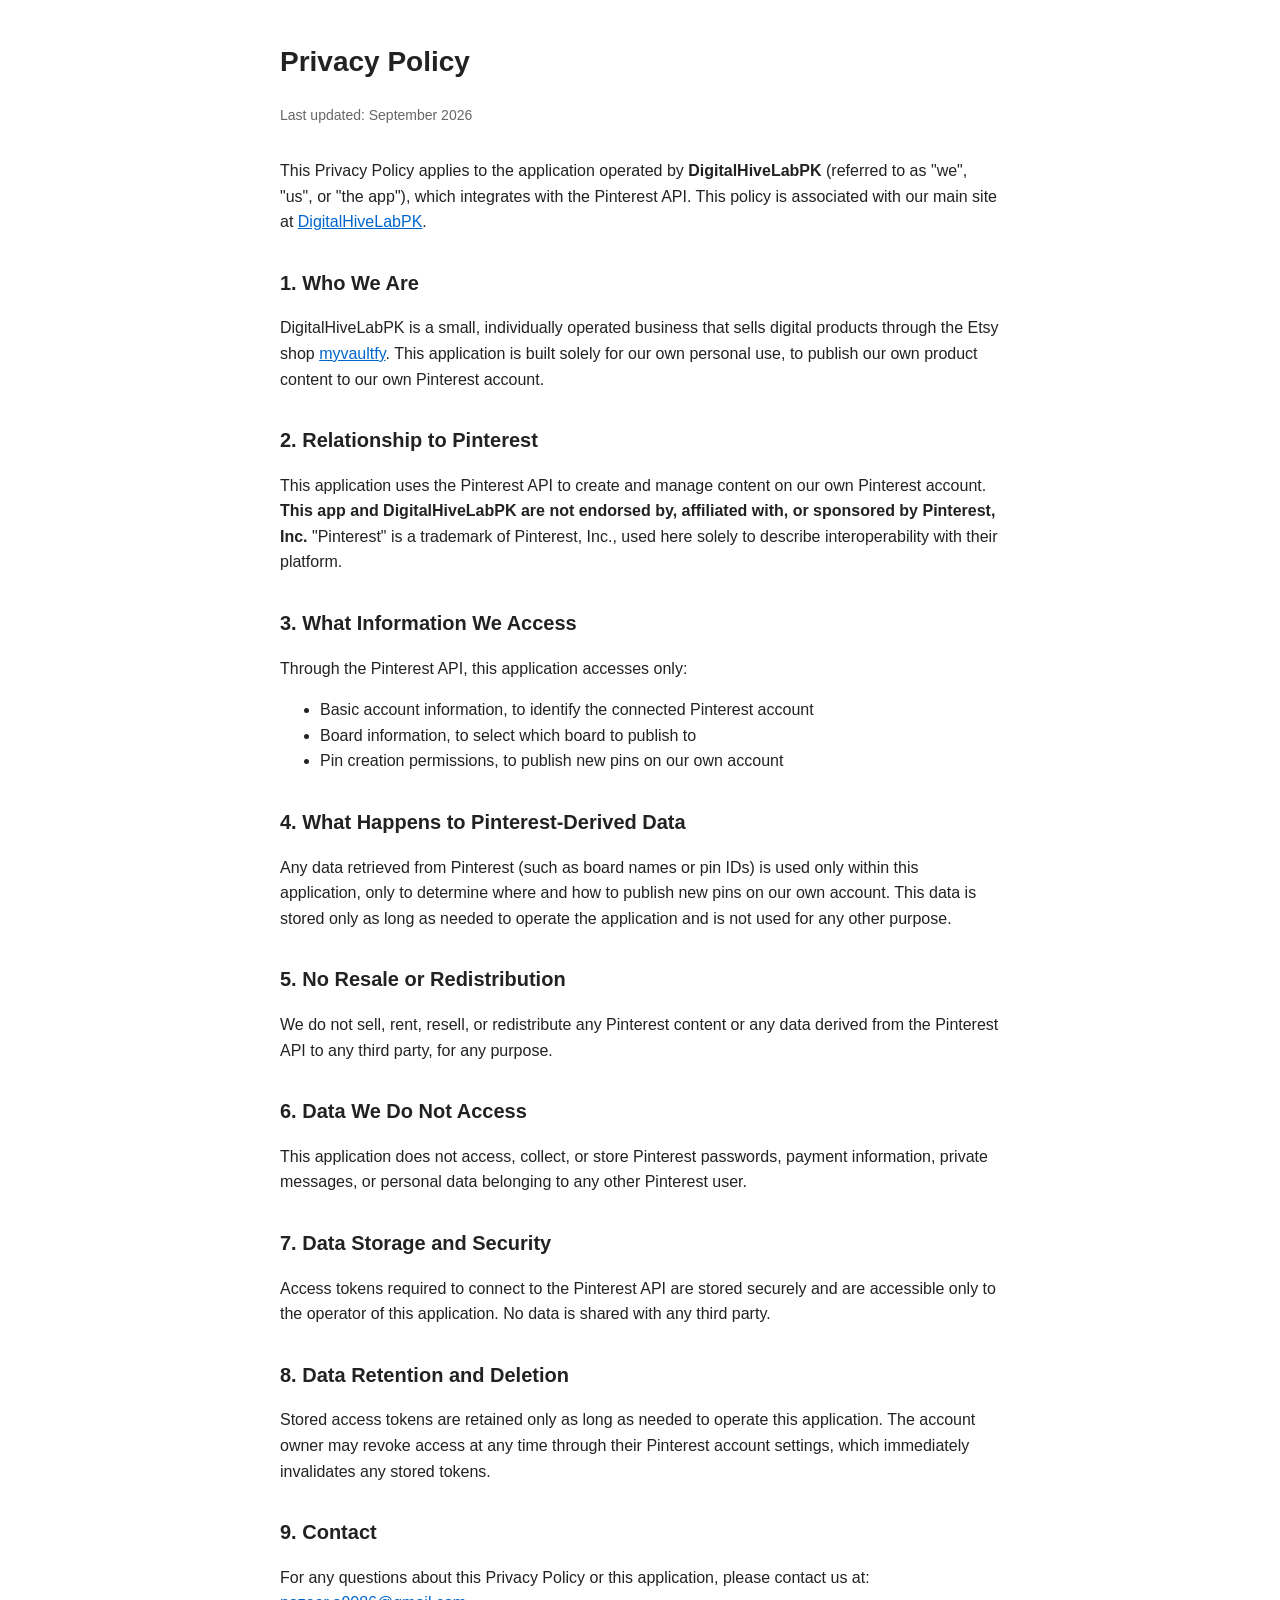
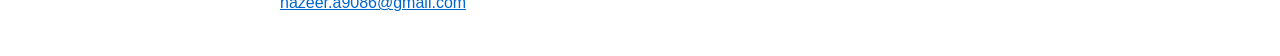
==== privacy-policy.html @ 18733e02 "Add files via upload" ====
<!DOCTYPE html>
<html lang="en">
<head>
<meta charset="UTF-8">
<title>Privacy Policy - DigitalHiveLabPK</title>
<meta name="viewport" content="width=device-width, initial-scale=1.0">
<style>
  body {
    font-family: -apple-system, BlinkMacSystemFont, "Segoe UI", Roboto, Arial, sans-serif;
    max-width: 720px;
    margin: 40px auto;
    padding: 0 20px;
    line-height: 1.6;
    color: #222;
  }
  h1 { font-size: 28px; }
  h2 { font-size: 20px; margin-top: 32px; }
  .updated { color: #666; font-size: 14px; margin-bottom: 32px; }
  a { color: #0066cc; }
</style>
</head>
<body>

<h1>Privacy Policy</h1>
<p class="updated">Last updated: September 2026</p>

<p>
  This Privacy Policy applies to the application operated by
  <strong>DigitalHiveLabPK</strong> (referred to as "we", "us", or "the app"),
  which integrates with the Pinterest API. This policy is associated with our
  main site at <a href="index.html">DigitalHiveLabPK</a>.
</p>

<h2>1. Who We Are</h2>
<p>
  DigitalHiveLabPK is a small, individually operated business that sells
  digital products through the Etsy shop
  <a href="https://www.etsy.com/shop/myvaultfy" target="_blank">myvaultfy</a>.
  This application is built solely for our own personal use, to publish our
  own product content to our own Pinterest account.
</p>

<h2>2. Relationship to Pinterest</h2>
<p>
  This application uses the Pinterest API to create and manage content on
  our own Pinterest account. <strong>This app and DigitalHiveLabPK are not
  endorsed by, affiliated with, or sponsored by Pinterest, Inc.</strong>
  "Pinterest" is a trademark of Pinterest, Inc., used here solely to describe
  interoperability with their platform.
</p>

<h2>3. What Information We Access</h2>
<p>Through the Pinterest API, this application accesses only:</p>
<ul>
  <li>Basic account information, to identify the connected Pinterest account</li>
  <li>Board information, to select which board to publish to</li>
  <li>Pin creation permissions, to publish new pins on our own account</li>
</ul>

<h2>4. What Happens to Pinterest-Derived Data</h2>
<p>
  Any data retrieved from Pinterest (such as board names or pin IDs) is used
  only within this application, only to determine where and how to publish
  new pins on our own account. This data is stored only as long as needed to
  operate the application and is not used for any other purpose.
</p>

<h2>5. No Resale or Redistribution</h2>
<p>
  We do not sell, rent, resell, or redistribute any Pinterest content or any
  data derived from the Pinterest API to any third party, for any purpose.
</p>

<h2>6. Data We Do Not Access</h2>
<p>
  This application does not access, collect, or store Pinterest passwords,
  payment information, private messages, or personal data belonging to any
  other Pinterest user.
</p>

<h2>7. Data Storage and Security</h2>
<p>
  Access tokens required to connect to the Pinterest API are stored securely
  and are accessible only to the operator of this application. No data is
  shared with any third party.
</p>

<h2>8. Data Retention and Deletion</h2>
<p>
  Stored access tokens are retained only as long as needed to operate this
  application. The account owner may revoke access at any time through their
  Pinterest account settings, which immediately invalidates any stored tokens.
</p>

<h2>9. Contact</h2>
<p>
  For any questions about this Privacy Policy or this application, please
  contact us at:
  <a href="mailto:nazeer.a9086@gmail.com">nazeer.a9086@gmail.com</a>
</p>

</body>
</html>
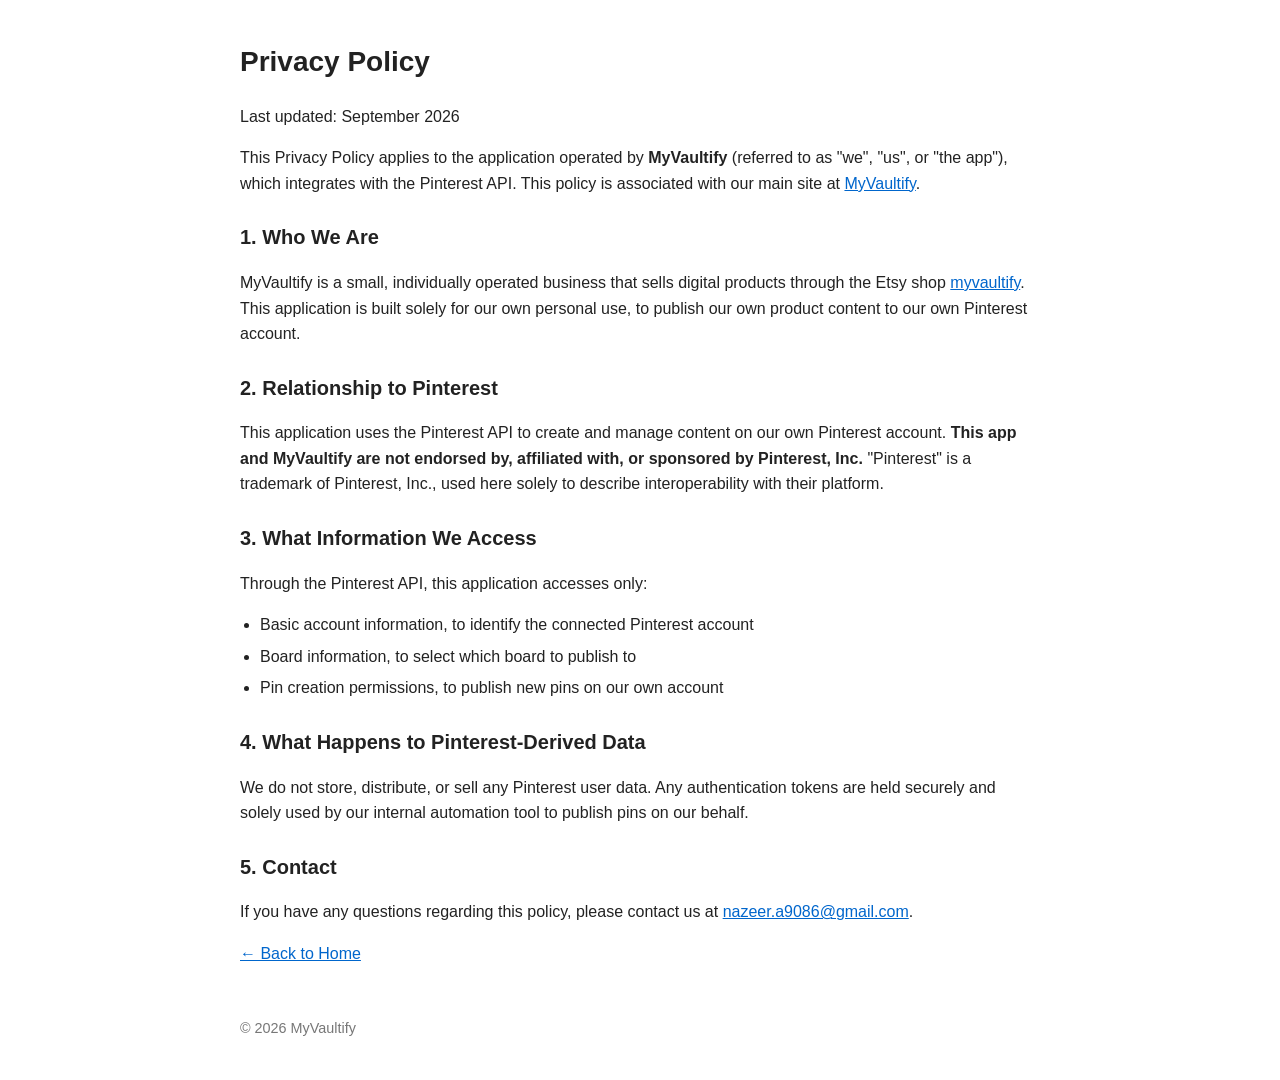
==== commit 5bfb921d: "Update privacy-policy.html" ====
--- a/privacy-policy.html
+++ b/privacy-policy.html
@@ -1,103 +1,49 @@
 <!DOCTYPE html>
 <html lang="en">
 <head>
-<meta charset="UTF-8">
-<title>Privacy Policy - DigitalHiveLabPK</title>
-<meta name="viewport" content="width=device-width, initial-scale=1.0">
-<style>
-  body {
-    font-family: -apple-system, BlinkMacSystemFont, "Segoe UI", Roboto, Arial, sans-serif;
-    max-width: 720px;
-    margin: 40px auto;
-    padding: 0 20px;
-    line-height: 1.6;
-    color: #222;
-  }
-  h1 { font-size: 28px; }
-  h2 { font-size: 20px; margin-top: 32px; }
-  .updated { color: #666; font-size: 14px; margin-bottom: 32px; }
-  a { color: #0066cc; }
-</style>
+    <meta charset="UTF-8">
+    <meta name="viewport" content="width=device-width, initial-scale=1.0">
+    <title>Privacy Policy - MyVaultify</title>
+    <style>
+        body { font-family: -apple-system, BlinkMacSystemFont, 'Segoe UI', Roboto, sans-serif; line-height: 1.6; max-width: 800px; margin: 40px auto; padding: 0 20px; color: #222; }
+        h1 { font-size: 28px; }
+        h2 { font-size: 20px; margin-top: 25px; }
+        a { color: #0066cc; text-decoration: underline; }
+        ul { padding-left: 20px; }
+        li { margin-bottom: 6px; }
+        footer { margin-top: 50px; font-size: 0.9em; color: #777; }
+    </style>
 </head>
 <body>
+    <h1>Privacy Policy</h1>
+    <p>Last updated: September 2026</p>
 
-<h1>Privacy Policy</h1>
-<p class="updated">Last updated: September 2026</p>
+    <p>This Privacy Policy applies to the application operated by <strong>MyVaultify</strong> (referred to as "we", "us", or "the app"), which integrates with the Pinterest API. This policy is associated with our main site at <a href="index.html">MyVaultify</a>.</p>
 
-<p>
-  This Privacy Policy applies to the application operated by
-  <strong>DigitalHiveLabPK</strong> (referred to as "we", "us", or "the app"),
-  which integrates with the Pinterest API. This policy is associated with our
-  main site at <a href="index.html">DigitalHiveLabPK</a>.
-</p>
+    <h2>1. Who We Are</h2>
+    <p>MyVaultify is a small, individually operated business that sells digital products through the Etsy shop <a href="https://myvaultify.etsy.com" target="_blank">myvaultify</a>. This application is built solely for our own personal use, to publish our own product content to our own Pinterest account.</p>
 
-<h2>1. Who We Are</h2>
-<p>
-  DigitalHiveLabPK is a small, individually operated business that sells
-  digital products through the Etsy shop
-  <a href="https://www.etsy.com/shop/myvaultfy" target="_blank">myvaultfy</a>.
-  This application is built solely for our own personal use, to publish our
-  own product content to our own Pinterest account.
-</p>
+    <h2>2. Relationship to Pinterest</h2>
+    <p>This application uses the Pinterest API to create and manage content on our own Pinterest account. <strong>This app and MyVaultify are not endorsed by, affiliated with, or sponsored by Pinterest, Inc.</strong> "Pinterest" is a trademark of Pinterest, Inc., used here solely to describe interoperability with their platform.</p>
 
-<h2>2. Relationship to Pinterest</h2>
-<p>
-  This application uses the Pinterest API to create and manage content on
-  our own Pinterest account. <strong>This app and DigitalHiveLabPK are not
-  endorsed by, affiliated with, or sponsored by Pinterest, Inc.</strong>
-  "Pinterest" is a trademark of Pinterest, Inc., used here solely to describe
-  interoperability with their platform.
-</p>
+    <h2>3. What Information We Access</h2>
+    <p>Through the Pinterest API, this application accesses only:</p>
+    <ul>
+        <li>Basic account information, to identify the connected Pinterest account</li>
+        <li>Board information, to select which board to publish to</li>
+        <li>Pin creation permissions, to publish new pins on our own account</li>
+    </ul>
 
-<h2>3. What Information We Access</h2>
-<p>Through the Pinterest API, this application accesses only:</p>
-<ul>
-  <li>Basic account information, to identify the connected Pinterest account</li>
-  <li>Board information, to select which board to publish to</li>
-  <li>Pin creation permissions, to publish new pins on our own account</li>
-</ul>
+    <h2>4. What Happens to Pinterest-Derived Data</h2>
+    <p>We do not store, distribute, or sell any Pinterest user data. Any authentication tokens are held securely and solely used by our internal automation tool to publish pins on our behalf.</p>
 
-<h2>4. What Happens to Pinterest-Derived Data</h2>
-<p>
-  Any data retrieved from Pinterest (such as board names or pin IDs) is used
-  only within this application, only to determine where and how to publish
-  new pins on our own account. This data is stored only as long as needed to
-  operate the application and is not used for any other purpose.
-</p>
+    <h2>5. Contact</h2>
+    <p>If you have any questions regarding this policy, please contact us at <a href="mailto:nazeer.a9086@gmail.com">nazeer.a9086@gmail.com</a>.</p>
 
-<h2>5. No Resale or Redistribution</h2>
-<p>
-  We do not sell, rent, resell, or redistribute any Pinterest content or any
-  data derived from the Pinterest API to any third party, for any purpose.
-</p>
+    <p><a href="index.html">&larr; Back to Home</a></p>
 
-<h2>6. Data We Do Not Access</h2>
-<p>
-  This application does not access, collect, or store Pinterest passwords,
-  payment information, private messages, or personal data belonging to any
-  other Pinterest user.
-</p>
-
-<h2>7. Data Storage and Security</h2>
-<p>
-  Access tokens required to connect to the Pinterest API are stored securely
-  and are accessible only to the operator of this application. No data is
-  shared with any third party.
-</p>
-
-<h2>8. Data Retention and Deletion</h2>
-<p>
-  Stored access tokens are retained only as long as needed to operate this
-  application. The account owner may revoke access at any time through their
-  Pinterest account settings, which immediately invalidates any stored tokens.
-</p>
-
-<h2>9. Contact</h2>
-<p>
-  For any questions about this Privacy Policy or this application, please
-  contact us at:
-  <a href="mailto:nazeer.a9086@gmail.com">nazeer.a9086@gmail.com</a>
-</p>
-
+    <footer>
+        <p>&copy; 2026 MyVaultify</p>
+    </footer>
 </body>
 </html>
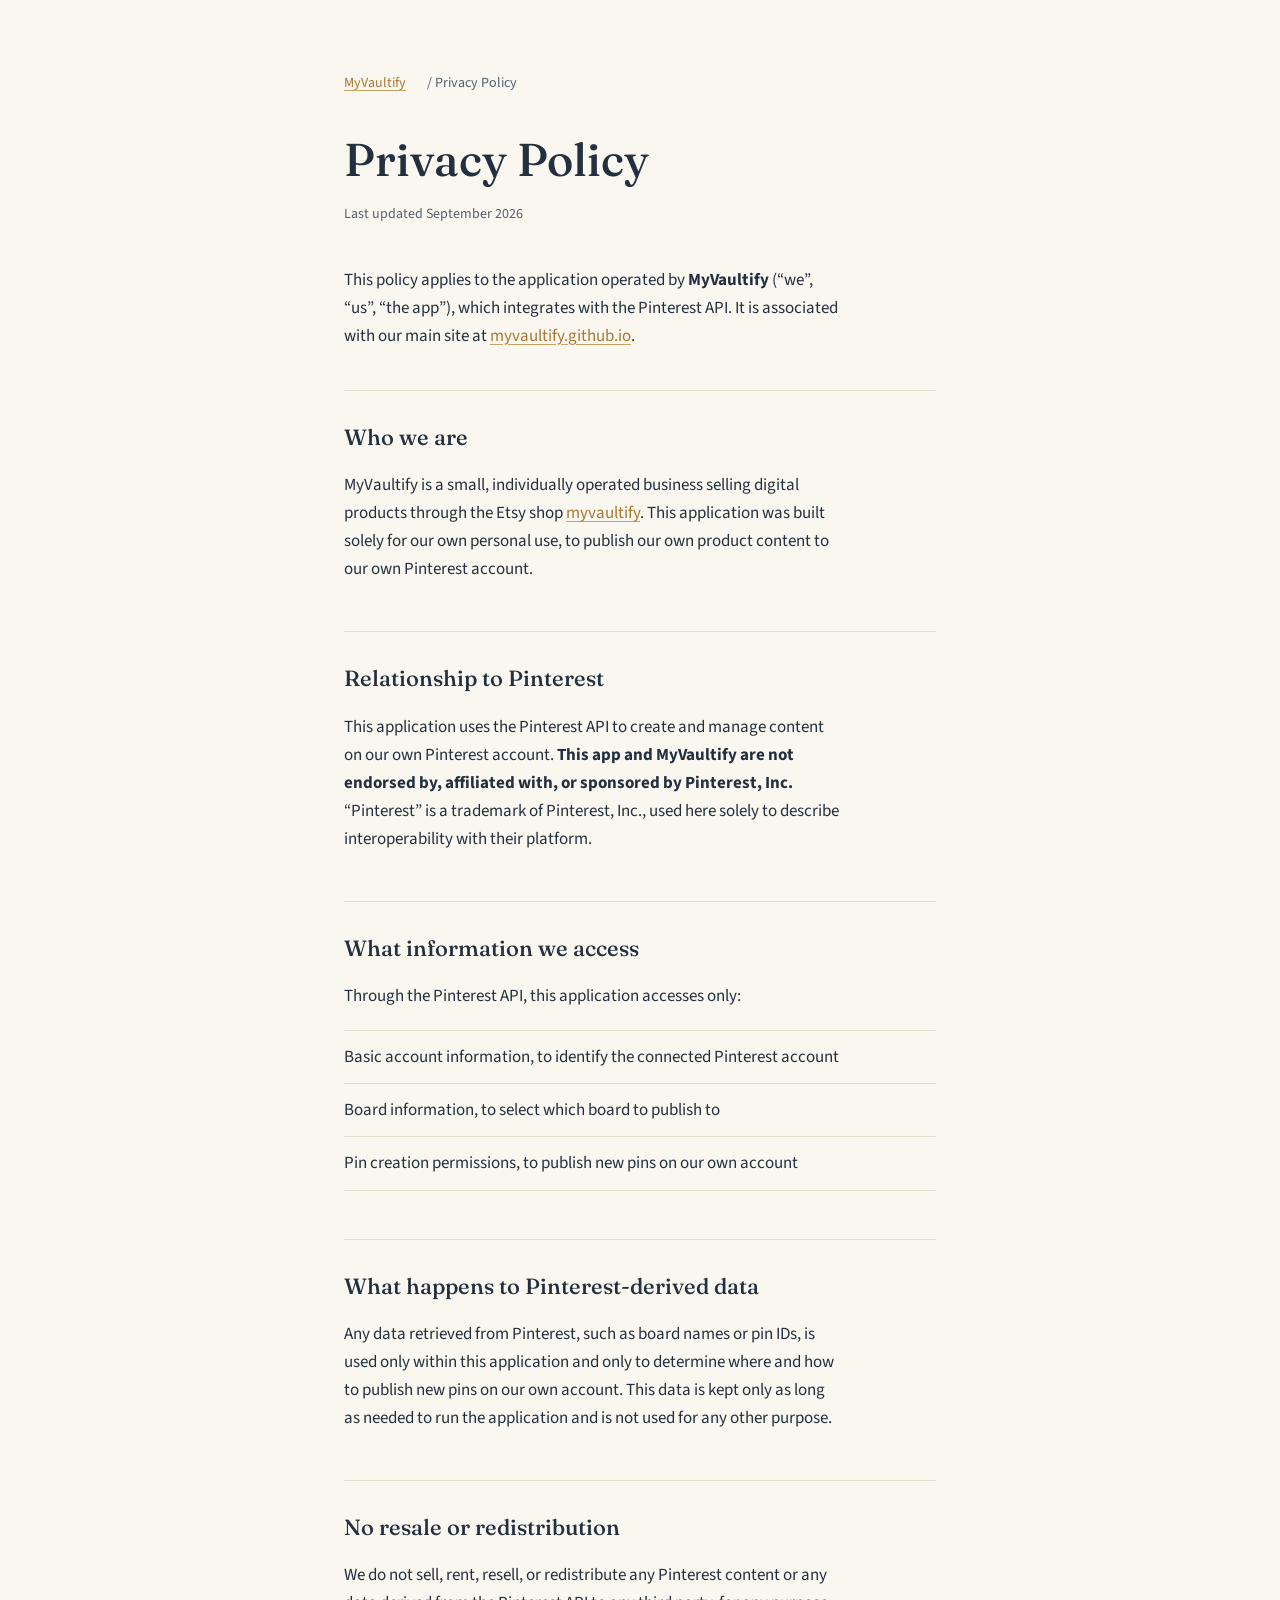
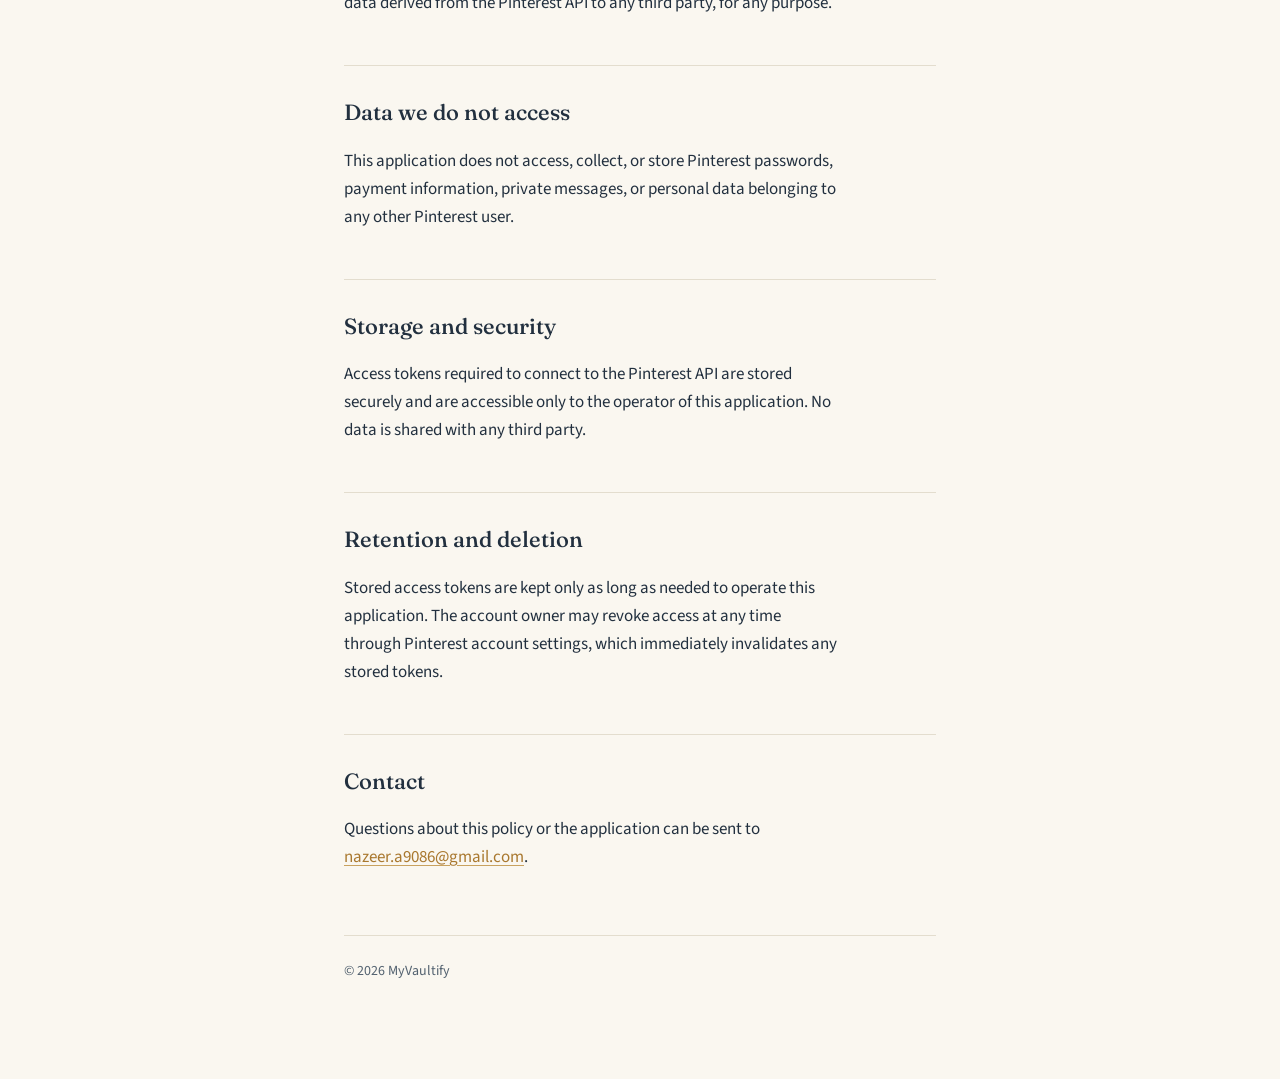
==== commit 91e6a884: "Add files via upload" ====
--- a/privacy-policy.html
+++ b/privacy-policy.html
@@ -1,49 +1,96 @@
 <!DOCTYPE html>
 <html lang="en">
 <head>
-    <meta charset="UTF-8">
-    <meta name="viewport" content="width=device-width, initial-scale=1.0">
-    <title>Privacy Policy - MyVaultify</title>
-    <style>
-        body { font-family: -apple-system, BlinkMacSystemFont, 'Segoe UI', Roboto, sans-serif; line-height: 1.6; max-width: 800px; margin: 40px auto; padding: 0 20px; color: #222; }
-        h1 { font-size: 28px; }
-        h2 { font-size: 20px; margin-top: 25px; }
-        a { color: #0066cc; text-decoration: underline; }
-        ul { padding-left: 20px; }
-        li { margin-bottom: 6px; }
-        footer { margin-top: 50px; font-size: 0.9em; color: #777; }
-    </style>
+<meta charset="UTF-8">
+<title>Privacy Policy — MyVaultify</title>
+<meta name="viewport" content="width=device-width, initial-scale=1.0">
+<link rel="stylesheet" href="styles.css">
 </head>
 <body>
-    <h1>Privacy Policy</h1>
-    <p>Last updated: September 2026</p>
+<div class="wrap">
 
-    <p>This Privacy Policy applies to the application operated by <strong>MyVaultify</strong> (referred to as "we", "us", or "the app"), which integrates with the Pinterest API. This policy is associated with our main site at <a href="index.html">MyVaultify</a>.</p>
+  <nav class="crumbs"><a href="index.html">MyVaultify</a> / Privacy Policy</nav>
 
-    <h2>1. Who We Are</h2>
-    <p>MyVaultify is a small, individually operated business that sells digital products through the Etsy shop <a href="https://myvaultify.etsy.com" target="_blank">myvaultify</a>. This application is built solely for our own personal use, to publish our own product content to our own Pinterest account.</p>
+  <h1>Privacy Policy</h1>
+  <p class="updated">Last updated September 2026</p>
 
-    <h2>2. Relationship to Pinterest</h2>
-    <p>This application uses the Pinterest API to create and manage content on our own Pinterest account. <strong>This app and MyVaultify are not endorsed by, affiliated with, or sponsored by Pinterest, Inc.</strong> "Pinterest" is a trademark of Pinterest, Inc., used here solely to describe interoperability with their platform.</p>
+  <p>
+    This policy applies to the application operated by <strong>MyVaultify</strong>
+    (&ldquo;we&rdquo;, &ldquo;us&rdquo;, &ldquo;the app&rdquo;), which integrates with the Pinterest API.
+    It is associated with our main site at <a href="index.html">myvaultify.github.io</a>.
+  </p>
 
-    <h2>3. What Information We Access</h2>
-    <p>Through the Pinterest API, this application accesses only:</p>
-    <ul>
-        <li>Basic account information, to identify the connected Pinterest account</li>
-        <li>Board information, to select which board to publish to</li>
-        <li>Pin creation permissions, to publish new pins on our own account</li>
-    </ul>
+  <h2>Who we are</h2>
+  <p>
+    MyVaultify is a small, individually operated business selling digital
+    products through the Etsy shop
+    <a href="https://www.etsy.com/shop/myvaultify" target="_blank">myvaultify</a>.
+    This application was built solely for our own personal use, to publish
+    our own product content to our own Pinterest account.
+  </p>
 
-    <h2>4. What Happens to Pinterest-Derived Data</h2>
-    <p>We do not store, distribute, or sell any Pinterest user data. Any authentication tokens are held securely and solely used by our internal automation tool to publish pins on our behalf.</p>
+  <h2>Relationship to Pinterest</h2>
+  <p>
+    This application uses the Pinterest API to create and manage content on
+    our own Pinterest account. <strong>This app and MyVaultify are not
+    endorsed by, affiliated with, or sponsored by Pinterest, Inc.</strong>
+    &ldquo;Pinterest&rdquo; is a trademark of Pinterest, Inc., used here solely to
+    describe interoperability with their platform.
+  </p>
 
-    <h2>5. Contact</h2>
-    <p>If you have any questions regarding this policy, please contact us at <a href="mailto:nazeer.a9086@gmail.com">nazeer.a9086@gmail.com</a>.</p>
+  <h2>What information we access</h2>
+  <p>Through the Pinterest API, this application accesses only:</p>
+  <ul>
+    <li>Basic account information, to identify the connected Pinterest account</li>
+    <li>Board information, to select which board to publish to</li>
+    <li>Pin creation permissions, to publish new pins on our own account</li>
+  </ul>
 
-    <p><a href="index.html">&larr; Back to Home</a></p>
+  <h2>What happens to Pinterest-derived data</h2>
+  <p>
+    Any data retrieved from Pinterest, such as board names or pin IDs, is
+    used only within this application and only to determine where and how
+    to publish new pins on our own account. This data is kept only as long
+    as needed to run the application and is not used for any other purpose.
+  </p>
 
-    <footer>
-        <p>&copy; 2026 MyVaultify</p>
-    </footer>
+  <h2>No resale or redistribution</h2>
+  <p>
+    We do not sell, rent, resell, or redistribute any Pinterest content or
+    any data derived from the Pinterest API to any third party, for any
+    purpose.
+  </p>
+
+  <h2>Data we do not access</h2>
+  <p>
+    This application does not access, collect, or store Pinterest passwords,
+    payment information, private messages, or personal data belonging to any
+    other Pinterest user.
+  </p>
+
+  <h2>Storage and security</h2>
+  <p>
+    Access tokens required to connect to the Pinterest API are stored
+    securely and are accessible only to the operator of this application. No
+    data is shared with any third party.
+  </p>
+
+  <h2>Retention and deletion</h2>
+  <p>
+    Stored access tokens are kept only as long as needed to operate this
+    application. The account owner may revoke access at any time through
+    Pinterest account settings, which immediately invalidates any stored
+    tokens.
+  </p>
+
+  <h2>Contact</h2>
+  <p>
+    Questions about this policy or the application can be sent to
+    <a href="mailto:nazeer.a9086@gmail.com">nazeer.a9086@gmail.com</a>.
+  </p>
+
+  <footer>&copy; 2026 MyVaultify</footer>
+
+</div>
 </body>
 </html>
--- a/styles.css
+++ b/styles.css
@@ -0,0 +1,130 @@
+@import url('https://fonts.googleapis.com/css2?family=Fraunces:opsz,wght@9..144,400;9..144,500;9..144,600&family=Source+Sans+3:wght@400;500;600&display=swap');
+
+:root {
+  --bg: #faf7f0;
+  --ink: #22303f;
+  --ink-soft: #52616f;
+  --brass: #a9782f;
+  --brass-dim: #c9a25f;
+  --line: #e3ddce;
+}
+
+* { box-sizing: border-box; }
+
+html {
+  scroll-behavior: smooth;
+}
+
+body {
+  margin: 0;
+  background: var(--bg);
+  color: var(--ink);
+  font-family: 'Source Sans 3', -apple-system, BlinkMacSystemFont, sans-serif;
+  font-size: 17px;
+  line-height: 1.65;
+  -webkit-font-smoothing: antialiased;
+}
+
+.wrap {
+  max-width: 640px;
+  margin: 0 auto;
+  padding: 72px 24px 96px;
+}
+
+.mark {
+  display: inline-flex;
+  align-items: center;
+  gap: 12px;
+  margin-bottom: 34px;
+}
+
+.mark svg { flex: none; }
+
+.mark span {
+  font-family: 'Source Sans 3', sans-serif;
+  font-size: 13px;
+  letter-spacing: 0.02em;
+  color: var(--ink-soft);
+}
+
+h1 {
+  font-family: 'Fraunces', serif;
+  font-weight: 500;
+  font-size: 46px;
+  line-height: 1.08;
+  margin: 0 0 18px;
+  color: var(--ink);
+}
+
+.tagline {
+  font-family: 'Fraunces', serif;
+  font-style: italic;
+  font-weight: 400;
+  font-size: 20px;
+  color: var(--brass);
+  margin: 0 0 32px;
+}
+
+p {
+  margin: 0 0 20px;
+  max-width: 62ch;
+}
+
+h2 {
+  font-family: 'Fraunces', serif;
+  font-weight: 500;
+  font-size: 22px;
+  margin: 48px 0 16px;
+  padding-top: 28px;
+  border-top: 1px solid var(--line);
+}
+
+.wrap > h2:first-of-type {
+  margin-top: 40px;
+}
+
+a {
+  color: var(--brass);
+  text-decoration-color: var(--brass-dim);
+  text-underline-offset: 3px;
+}
+
+a:hover { color: var(--ink); }
+
+ul { padding-left: 0; list-style: none; margin: 0; }
+
+ul li {
+  padding: 12px 0;
+  border-bottom: 1px solid var(--line);
+}
+
+ul li:first-child { border-top: 1px solid var(--line); }
+
+nav.crumbs {
+  margin-bottom: 40px;
+  font-size: 14px;
+  color: var(--ink-soft);
+}
+
+nav.crumbs a { margin-right: 18px; }
+
+footer {
+  margin-top: 64px;
+  padding-top: 24px;
+  border-top: 1px solid var(--line);
+  color: var(--ink-soft);
+  font-size: 14px;
+}
+
+.updated {
+  color: var(--ink-soft);
+  font-size: 14px;
+  margin-bottom: 40px;
+}
+
+strong { color: var(--ink); }
+
+@media (max-width: 480px) {
+  h1 { font-size: 36px; }
+  .wrap { padding: 48px 20px 72px; }
+}
